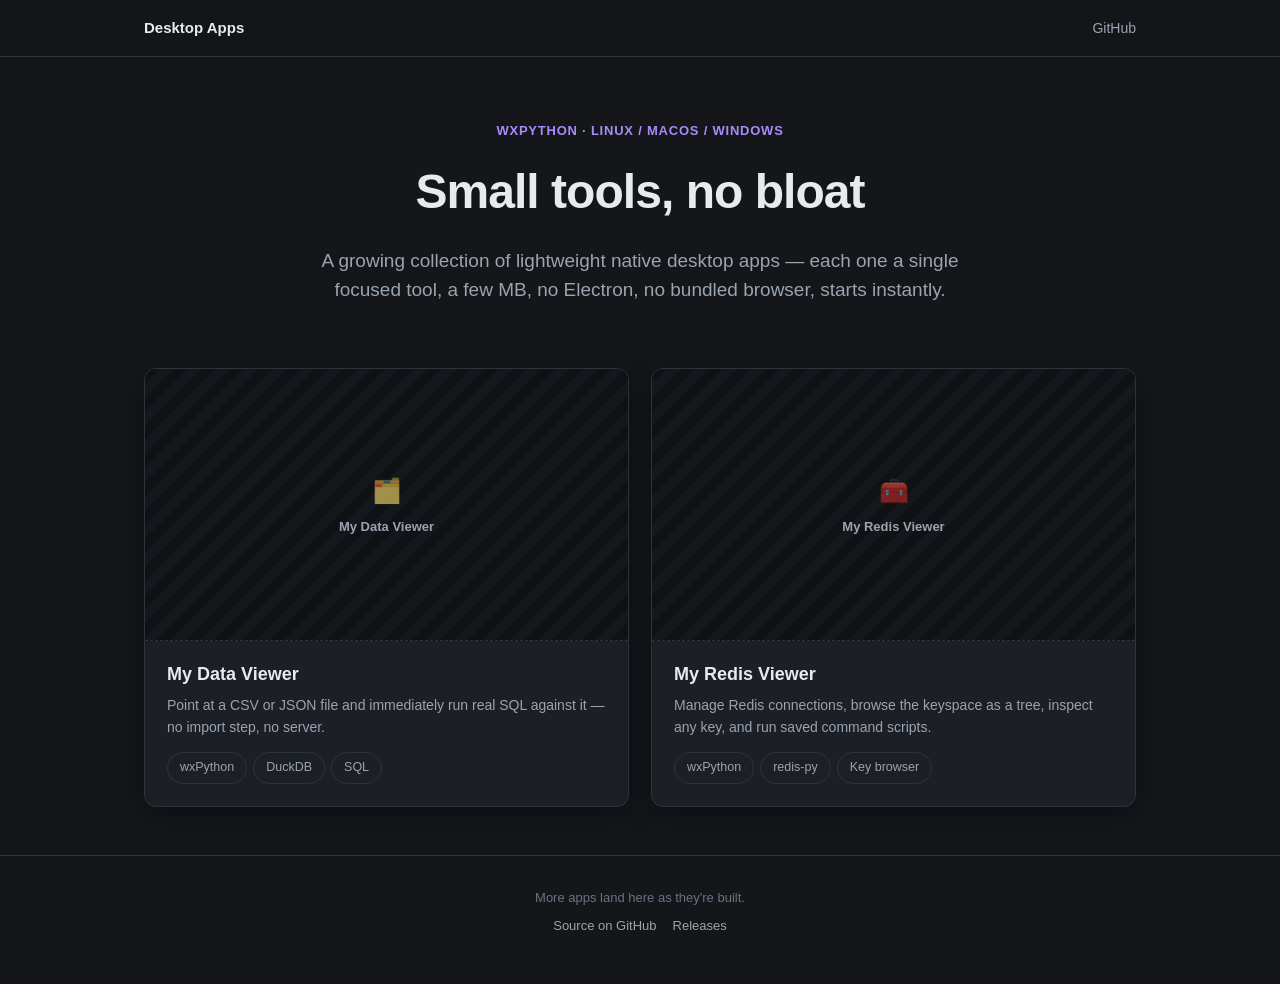
==== docs/index.html @ 531a18c5 "docs wip" ====
<!DOCTYPE html>
<html lang="en">
<head>
<meta charset="UTF-8" />
<title>Desktop Apps</title>
<meta name="description" content="Small, lightweight desktop tools built with wxPython — no Electron, no runtime to install." />
<meta name="viewport" content="width=device-width, initial-scale=1" />
<link rel="stylesheet" href="assets/style.css" />
<style>
  body { --accent: #a78bfa; }
</style>
</head>
<body>

<header class="topnav">
  <div class="wrap">
    <a class="brand" href="index.html">Desktop Apps</a>
    <nav>
      <a href="https://github.com/cancerberoSgx/desktop-app-samples" target="_blank" rel="noopener">GitHub</a>
    </nav>
  </div>
</header>

<section class="hero" style="border-top: none;">
  <div class="wrap">
    <div class="eyebrow">wxPython &middot; Linux / macOS / Windows</div>
    <h1>Small tools, no bloat</h1>
    <p class="tagline">
      A growing collection of lightweight native desktop apps — each one a single
      focused tool, a few MB, no Electron, no bundled browser, starts instantly.
    </p>
  </div>
</section>

<section style="border-top: none; padding-top: 0;">
  <div class="wrap">
    <div class="card-grid">

      <a class="app-card" href="my-data-viewer/" style="--card-accent:#2dd4bf;">
        <div class="card-media">
          <!-- Replace with: <img src="my-data-viewer/media/hero.png" alt="My Data Viewer" class="card-media" style="width:100%;aspect-ratio:16/9;object-fit:cover;"> -->
          <div class="media-placeholder" style="border-radius:0;border-width:0 0 1px 0;aspect-ratio:auto;height:100%;">
            <div class="ph-icon">🗂️</div>
            <div class="ph-label">My Data Viewer</div>
          </div>
        </div>
        <div class="card-body">
          <h3>My Data Viewer</h3>
          <p>Point at a CSV or JSON file and immediately run real SQL against it — no import step, no server.</p>
          <div class="card-badges">
            <span class="badge">wxPython</span>
            <span class="badge">DuckDB</span>
            <span class="badge">SQL</span>
          </div>
        </div>
      </a>

      <a class="app-card" href="my-redis-viewer/" style="--card-accent:#ef4444;">
        <div class="card-media">
          <!-- Replace with: <img src="my-redis-viewer/media/hero.png" alt="My Redis Viewer" class="card-media" style="width:100%;aspect-ratio:16/9;object-fit:cover;"> -->
          <div class="media-placeholder" style="border-radius:0;border-width:0 0 1px 0;aspect-ratio:auto;height:100%;">
            <div class="ph-icon">🧰</div>
            <div class="ph-label">My Redis Viewer</div>
          </div>
        </div>
        <div class="card-body">
          <h3>My Redis Viewer</h3>
          <p>Manage Redis connections, browse the keyspace as a tree, inspect any key, and run saved command scripts.</p>
          <div class="card-badges">
            <span class="badge">wxPython</span>
            <span class="badge">redis-py</span>
            <span class="badge">Key browser</span>
          </div>
        </div>
      </a>

    </div>
  </div>
</section>

<footer>
  <div class="wrap">
    <div>More apps land here as they're built.</div>
    <div class="footer-links">
      <a href="https://github.com/cancerberoSgx/desktop-app-samples" target="_blank" rel="noopener">Source on GitHub</a>
      <a href="https://github.com/cancerberoSgx/desktop-app-samples/releases" target="_blank" rel="noopener">Releases</a>
    </div>
  </div>
</footer>

</body>
</html>
---- docs/assets/style.css ----
/* Shared design system for all app homepages under docs/.
   Per-app accent color is set via a class on <body> (see app pages) or
   overridden inline — everything else (layout, components) stays identical
   so pages feel like one family. */

:root {
  --bg: #14161a;
  --bg-elevated: #1c1f26;
  --bg-sunken: #0f1114;
  --border: #2d333b;
  --text: #e8eaed;
  --text-dim: #9aa4af;
  --text-faint: #6b7280;
  --accent: #7c9cff;
  --accent-text: #0b0d10;
  --radius: 12px;
  --max-width: 1040px;
  --code-bg: #0c0e11;
  --danger: #ef4444;
  --shadow: 0 8px 24px rgba(0, 0, 0, 0.35);
}

* {
  box-sizing: border-box;
}

html {
  color-scheme: dark;
}

body {
  margin: 0;
  background: var(--bg);
  color: var(--text);
  font-family: -apple-system, BlinkMacSystemFont, "Segoe UI", Roboto, Helvetica, Arial, sans-serif;
  line-height: 1.55;
  -webkit-font-smoothing: antialiased;
}

a {
  color: var(--accent);
  text-decoration: none;
}

a:hover {
  text-decoration: underline;
}

.wrap {
  max-width: var(--max-width);
  margin: 0 auto;
  padding: 0 24px;
}

code, pre, .mono {
  font-family: ui-monospace, SFMono-Regular, Menlo, Consolas, "Liberation Mono", monospace;
}

pre {
  background: var(--code-bg);
  border: 1px solid var(--border);
  border-radius: var(--radius);
  padding: 16px 18px;
  overflow-x: auto;
  font-size: 13.5px;
  line-height: 1.6;
}

code {
  font-size: 0.92em;
}

/* ---------- Top nav ---------- */

.topnav {
  border-bottom: 1px solid var(--border);
  background: rgba(20, 22, 26, 0.85);
  backdrop-filter: blur(8px);
  position: sticky;
  top: 0;
  z-index: 10;
}

.topnav .wrap {
  display: flex;
  align-items: center;
  justify-content: space-between;
  height: 56px;
}

.topnav .brand {
  color: var(--text);
  font-weight: 600;
  font-size: 15px;
}

.topnav .brand:hover {
  text-decoration: none;
  opacity: 0.85;
}

.topnav nav a {
  color: var(--text-dim);
  font-size: 14px;
  margin-left: 20px;
}

.topnav nav a:hover {
  color: var(--text);
}

/* ---------- Hero ---------- */

.hero {
  padding: 64px 0 40px;
  text-align: center;
}

.hero .eyebrow {
  color: var(--accent);
  font-weight: 600;
  font-size: 13px;
  letter-spacing: 0.06em;
  text-transform: uppercase;
  margin-bottom: 14px;
}

.hero h1 {
  font-size: clamp(32px, 5vw, 48px);
  margin: 0 0 16px;
  letter-spacing: -0.02em;
}

.hero .tagline {
  color: var(--text-dim);
  font-size: clamp(16px, 2vw, 19px);
  max-width: 640px;
  margin: 0 auto 24px;
}

.badges {
  display: flex;
  flex-wrap: wrap;
  gap: 8px;
  justify-content: center;
  margin-bottom: 28px;
}

.badge {
  display: inline-flex;
  align-items: center;
  gap: 6px;
  background: var(--bg-elevated);
  border: 1px solid var(--border);
  color: var(--text-dim);
  font-size: 12.5px;
  padding: 5px 12px;
  border-radius: 999px;
}

.cta-row {
  display: flex;
  flex-wrap: wrap;
  gap: 12px;
  justify-content: center;
}

.btn {
  display: inline-flex;
  align-items: center;
  gap: 8px;
  padding: 11px 20px;
  border-radius: 9px;
  font-size: 14.5px;
  font-weight: 600;
  border: 1px solid transparent;
  cursor: pointer;
}

.btn:hover {
  text-decoration: none;
}

.btn-primary {
  background: var(--accent);
  color: var(--accent-text);
}

.btn-primary:hover {
  filter: brightness(1.08);
}

.btn-secondary {
  background: var(--bg-elevated);
  border-color: var(--border);
  color: var(--text);
}

.btn-secondary:hover {
  border-color: var(--accent);
}

.btn small {
  font-weight: 400;
  opacity: 0.75;
  font-size: 12px;
}

.downloads-note {
  margin-top: 14px;
  font-size: 12.5px;
  color: var(--text-faint);
}

/* ---------- Sections ---------- */

section {
  padding: 48px 0;
  border-top: 1px solid var(--border);
}

section h2 {
  font-size: 22px;
  margin: 0 0 6px;
  letter-spacing: -0.01em;
}

section .section-sub {
  color: var(--text-dim);
  font-size: 15px;
  margin: 0 0 28px;
}

/* ---------- Gallery ---------- */

.gallery {
  display: grid;
  grid-template-columns: repeat(auto-fit, minmax(280px, 1fr));
  gap: 20px;
}

.gallery .shot {
  border: 1px solid var(--border);
  border-radius: var(--radius);
  overflow: hidden;
  background: var(--bg-elevated);
  box-shadow: var(--shadow);
}

.gallery .shot img,
.gallery .shot video {
  display: block;
  width: 100%;
  aspect-ratio: 16 / 10;
  object-fit: cover;
  cursor: zoom-in;
  background: var(--bg-sunken);
}

.gallery .shot .caption {
  padding: 10px 14px;
  font-size: 13px;
  color: var(--text-dim);
  border-top: 1px solid var(--border);
}

.gallery .shot.wide {
  grid-column: 1 / -1;
}

.gallery .shot.wide img,
.gallery .shot.wide video {
  aspect-ratio: 21 / 9;
}

/* Placeholder shown until real media is dropped in — keeps the same
   aspect-ratio box so layout doesn't shift once media/*.png|mp4 lands. */
.media-placeholder {
  aspect-ratio: 16 / 10;
  display: flex;
  flex-direction: column;
  align-items: center;
  justify-content: center;
  gap: 8px;
  text-align: center;
  padding: 24px;
  background: repeating-linear-gradient(
    135deg,
    var(--bg-sunken),
    var(--bg-sunken) 10px,
    #14171c 10px,
    #14171c 20px
  );
  border: 1px dashed var(--border);
  color: var(--text-faint);
  font-size: 13px;
}

.gallery .shot.wide .media-placeholder {
  aspect-ratio: 21 / 9;
}

.media-placeholder .ph-icon {
  font-size: 24px;
  opacity: 0.6;
}

.media-placeholder .ph-label {
  color: var(--text-dim);
  font-weight: 600;
}

.media-placeholder .ph-file {
  color: var(--text-faint);
}

/* Lightbox */

.lightbox {
  position: fixed;
  inset: 0;
  background: rgba(8, 9, 11, 0.92);
  display: none;
  align-items: center;
  justify-content: center;
  z-index: 100;
  padding: 40px;
  cursor: zoom-out;
}

.lightbox.open {
  display: flex;
}

.lightbox img,
.lightbox video {
  max-width: 100%;
  max-height: 100%;
  border-radius: 8px;
  box-shadow: 0 20px 60px rgba(0, 0, 0, 0.6);
}

/* ---------- Features ---------- */

.features {
  display: grid;
  grid-template-columns: repeat(auto-fit, minmax(260px, 1fr));
  gap: 20px;
}

.feature {
  background: var(--bg-elevated);
  border: 1px solid var(--border);
  border-radius: var(--radius);
  padding: 20px 22px;
}

.feature h3 {
  margin: 0 0 8px;
  font-size: 16px;
}

.feature p {
  margin: 0;
  color: var(--text-dim);
  font-size: 14px;
}

/* ---------- Quickstart ---------- */

.tabs {
  display: flex;
  gap: 6px;
  margin-bottom: 14px;
}

.tab-btn {
  background: var(--bg-elevated);
  border: 1px solid var(--border);
  color: var(--text-dim);
  padding: 7px 14px;
  border-radius: 7px;
  font-size: 13px;
  cursor: pointer;
}

.tab-btn.active {
  color: var(--text);
  border-color: var(--accent);
}

.tab-panel {
  display: none;
}

.tab-panel.active {
  display: block;
}

/* ---------- Cards (landing page) ---------- */

.card-grid {
  display: grid;
  grid-template-columns: repeat(auto-fit, minmax(300px, 1fr));
  gap: 22px;
}

.app-card {
  display: block;
  color: var(--text);
  background: var(--bg-elevated);
  border: 1px solid var(--border);
  border-radius: var(--radius);
  overflow: hidden;
  box-shadow: var(--shadow);
  transition: transform 0.15s ease, border-color 0.15s ease;
}

.app-card:hover {
  text-decoration: none;
  transform: translateY(-3px);
  border-color: var(--card-accent, var(--accent));
}

.app-card .card-media {
  aspect-ratio: 16 / 9;
}

.app-card .card-body {
  padding: 20px 22px 22px;
}

.app-card h3 {
  margin: 0 0 6px;
  font-size: 18px;
}

.app-card p {
  margin: 0 0 14px;
  color: var(--text-dim);
  font-size: 14px;
}

.app-card .card-badges {
  display: flex;
  flex-wrap: wrap;
  gap: 6px;
}

/* ---------- Footer ---------- */

footer {
  border-top: 1px solid var(--border);
  padding: 32px 0 48px;
  color: var(--text-faint);
  font-size: 13px;
  text-align: center;
}

footer a {
  color: var(--text-dim);
}

footer .footer-links {
  margin-top: 8px;
  display: flex;
  gap: 16px;
  justify-content: center;
  flex-wrap: wrap;
}

@media (max-width: 560px) {
  .hero {
    padding: 44px 0 28px;
  }
  section {
    padding: 36px 0;
  }
}
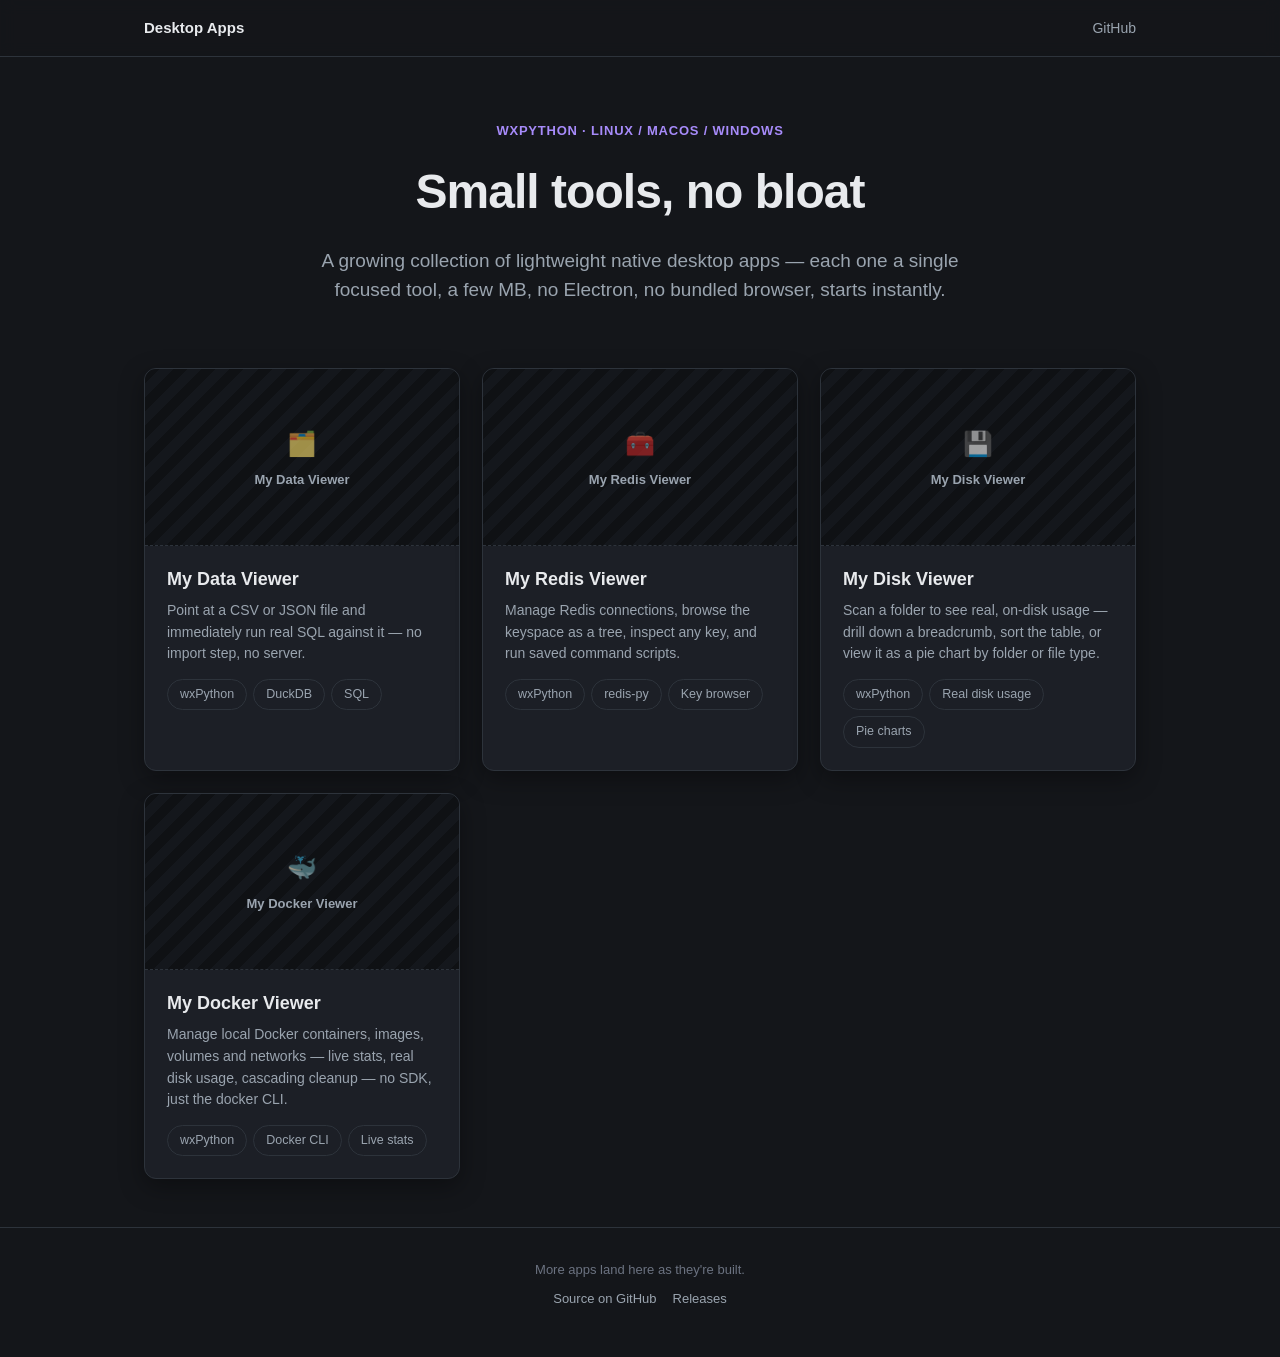
==== commit 1bb7685e: "docs" ====
--- a/docs/index.html
+++ b/docs/index.html
@@ -74,6 +74,44 @@
         </div>
       </a>
 
+      <a class="app-card" href="my-disk-viewer/" style="--card-accent:#f59e0b;">
+        <div class="card-media">
+          <!-- Replace with: <img src="my-disk-viewer/media/hero.png" alt="My Disk Viewer" class="card-media" style="width:100%;aspect-ratio:16/9;object-fit:cover;"> -->
+          <div class="media-placeholder" style="border-radius:0;border-width:0 0 1px 0;aspect-ratio:auto;height:100%;">
+            <div class="ph-icon">💾</div>
+            <div class="ph-label">My Disk Viewer</div>
+          </div>
+        </div>
+        <div class="card-body">
+          <h3>My Disk Viewer</h3>
+          <p>Scan a folder to see real, on-disk usage — drill down a breadcrumb, sort the table, or view it as a pie chart by folder or file type.</p>
+          <div class="card-badges">
+            <span class="badge">wxPython</span>
+            <span class="badge">Real disk usage</span>
+            <span class="badge">Pie charts</span>
+          </div>
+        </div>
+      </a>
+
+      <a class="app-card" href="my-docker-viewer/" style="--card-accent:#38bdf8;">
+        <div class="card-media">
+          <!-- Replace with: <img src="my-docker-viewer/media/hero.png" alt="My Docker Viewer" class="card-media" style="width:100%;aspect-ratio:16/9;object-fit:cover;"> -->
+          <div class="media-placeholder" style="border-radius:0;border-width:0 0 1px 0;aspect-ratio:auto;height:100%;">
+            <div class="ph-icon">🐳</div>
+            <div class="ph-label">My Docker Viewer</div>
+          </div>
+        </div>
+        <div class="card-body">
+          <h3>My Docker Viewer</h3>
+          <p>Manage local Docker containers, images, volumes and networks — live stats, real disk usage, cascading cleanup — no SDK, just the docker CLI.</p>
+          <div class="card-badges">
+            <span class="badge">wxPython</span>
+            <span class="badge">Docker CLI</span>
+            <span class="badge">Live stats</span>
+          </div>
+        </div>
+      </a>
+
     </div>
   </div>
 </section>
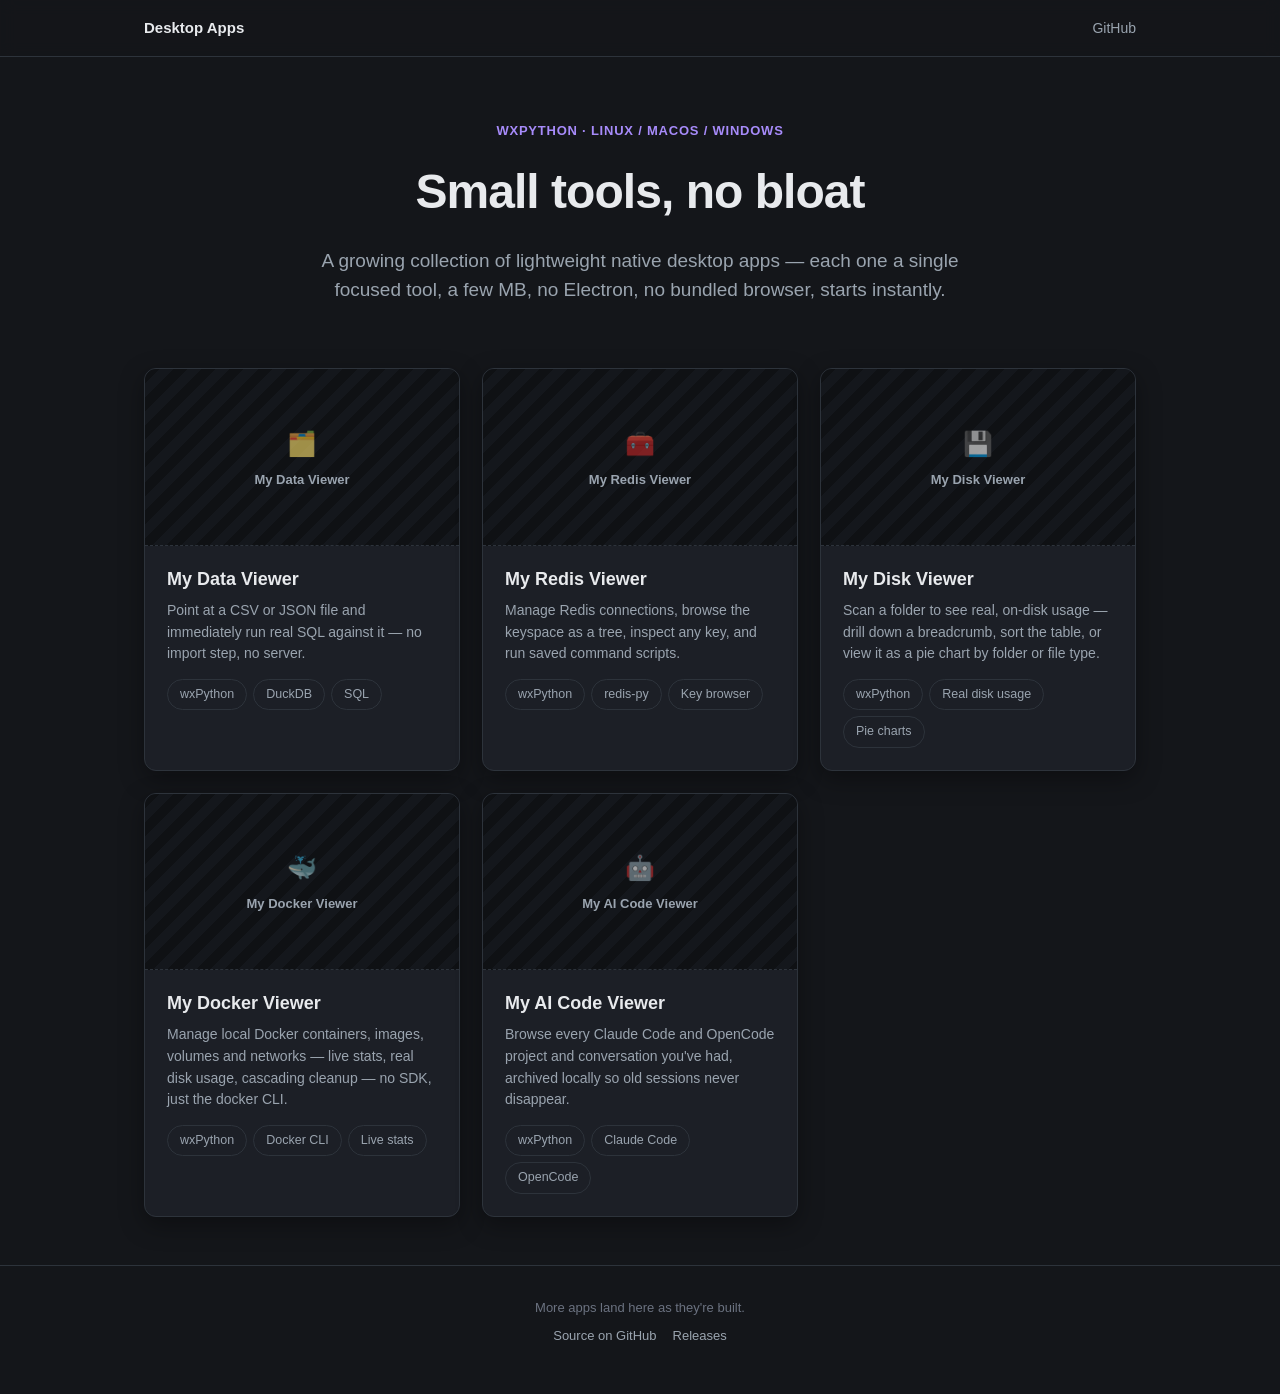
==== commit 7d7407e7: "my-ai-code-viewer initial contrib" ====
--- a/docs/index.html
+++ b/docs/index.html
@@ -112,6 +112,25 @@
         </div>
       </a>
 
+      <a class="app-card" href="my-ai-code-viewer/" style="--card-accent:#a855f7;">
+        <div class="card-media">
+          <!-- Replace with: <img src="my-ai-code-viewer/media/hero.png" alt="My AI Code Viewer" class="card-media" style="width:100%;aspect-ratio:16/9;object-fit:cover;"> -->
+          <div class="media-placeholder" style="border-radius:0;border-width:0 0 1px 0;aspect-ratio:auto;height:100%;">
+            <div class="ph-icon">🤖</div>
+            <div class="ph-label">My AI Code Viewer</div>
+          </div>
+        </div>
+        <div class="card-body">
+          <h3>My AI Code Viewer</h3>
+          <p>Browse every Claude Code and OpenCode project and conversation you've had, archived locally so old sessions never disappear.</p>
+          <div class="card-badges">
+            <span class="badge">wxPython</span>
+            <span class="badge">Claude Code</span>
+            <span class="badge">OpenCode</span>
+          </div>
+        </div>
+      </a>
+
     </div>
   </div>
 </section>
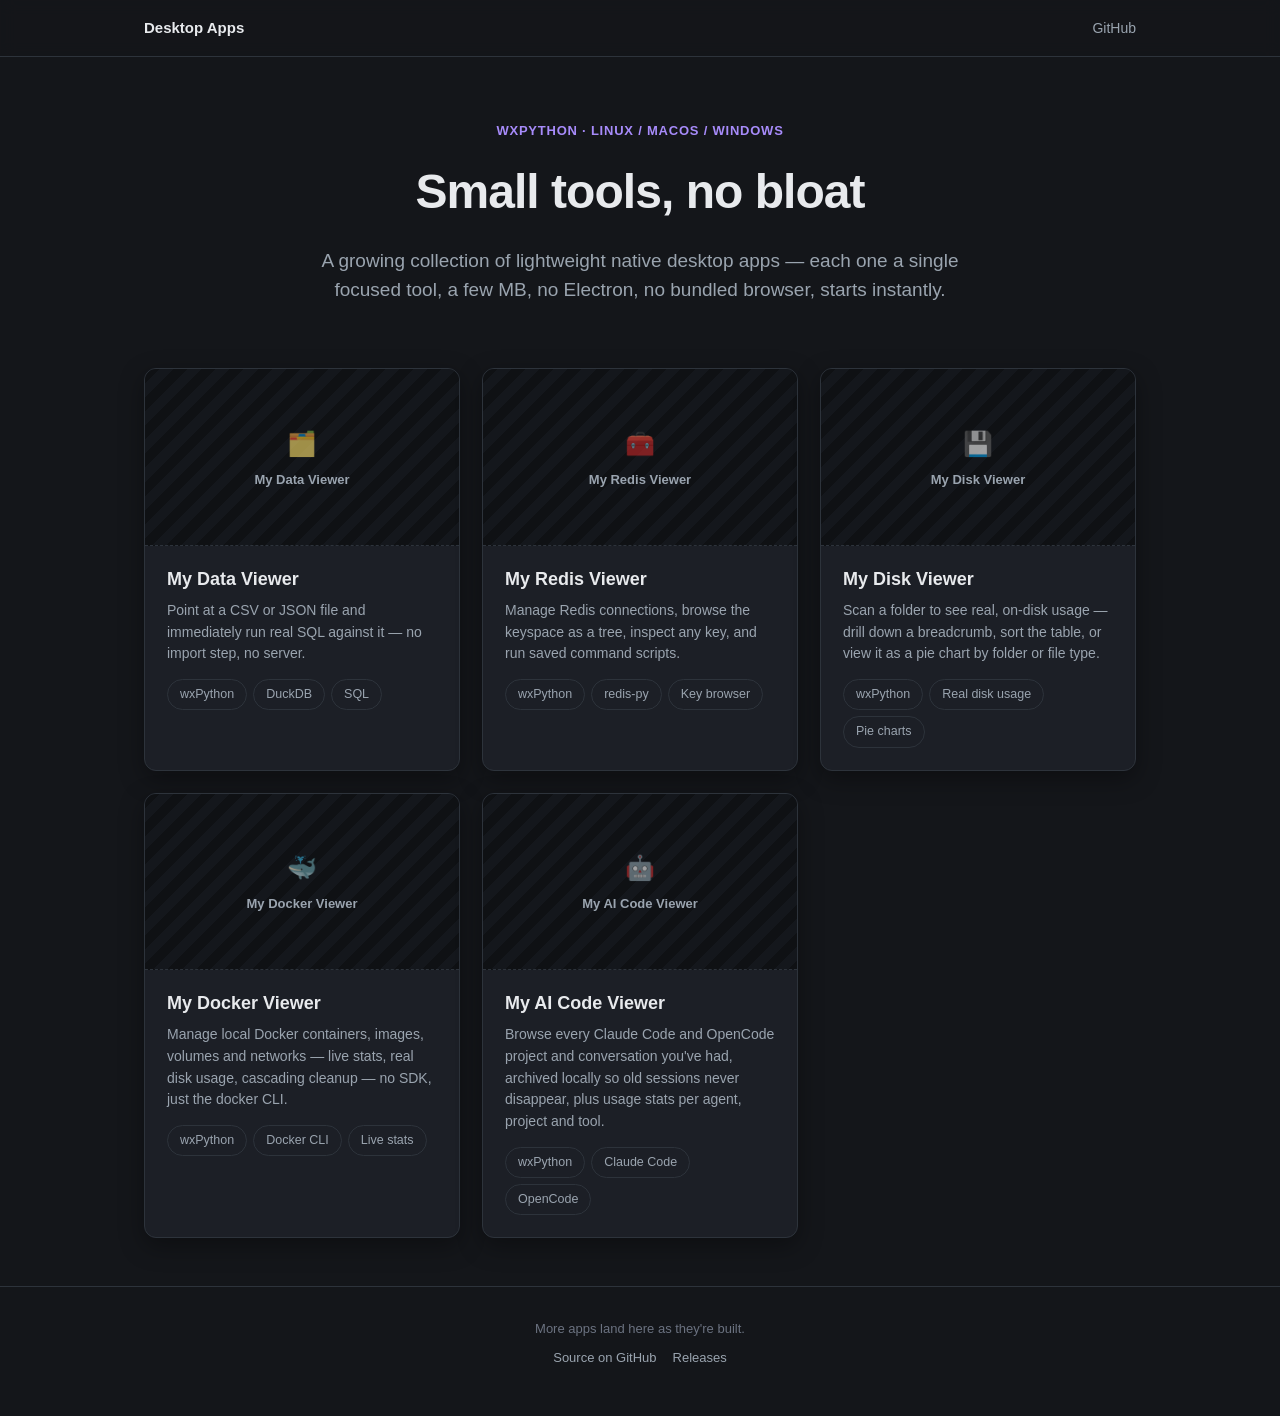
==== commit ed010e60: "docs" ====
--- a/docs/index.html
+++ b/docs/index.html
@@ -122,7 +122,7 @@
         </div>
         <div class="card-body">
           <h3>My AI Code Viewer</h3>
-          <p>Browse every Claude Code and OpenCode project and conversation you've had, archived locally so old sessions never disappear.</p>
+          <p>Browse every Claude Code and OpenCode project and conversation you've had, archived locally so old sessions never disappear, plus usage stats per agent, project and tool.</p>
           <div class="card-badges">
             <span class="badge">wxPython</span>
             <span class="badge">Claude Code</span>
